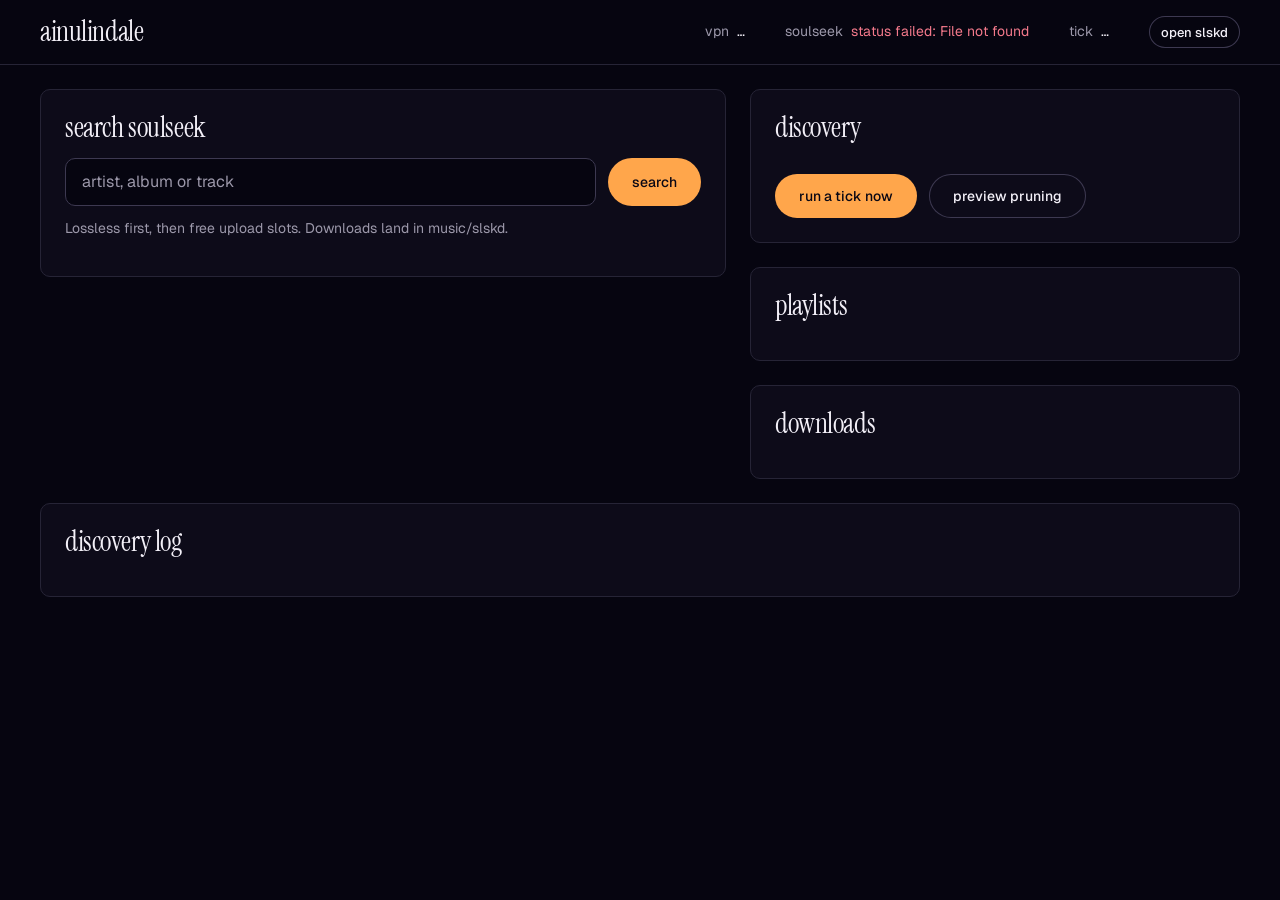
==== ui/index.html @ f2a3b891 "Web UI on :7288: status, run/prune, playlists, Soulseek search and downloads, log Explo's own UI mov" ====
<!doctype html>
<html lang="en">
<head>
<meta charset="utf-8">
<meta name="viewport" content="width=device-width, initial-scale=1">
<title>ainulindale</title>
<link rel="icon" href="https://quinta0.github.io/Ainulindale/icon.png">
<link rel="preconnect" href="https://fonts.googleapis.com">
<link rel="preconnect" href="https://fonts.gstatic.com" crossorigin>
<link href="https://fonts.googleapis.com/css2?family=Instrument+Serif&family=Geist:wght@400;500&family=Geist+Mono:wght@400&display=swap" rel="stylesheet">
<style>
/* Hallmark · scope: app · theme: Lumen (night), shared with the project site · a console for one container: status, runs, Soulseek search */
:root {
  color-scheme: dark;
  --space-2xs: 4px; --space-xs: 8px; --space-sm: 12px; --space-md: 16px; --space-lg: 24px; --space-xl: 40px;
  --text-sm: 0.875rem; --text-xs: 0.8125rem; --text-title: 1.75rem; --text-head: 2.5rem;
  --ease-out: cubic-bezier(0.16, 1, 0.3, 1); --dur-micro: 120ms; --dur-short: 220ms; --dur-long: 420ms;
  --color-paper: oklch(12.5% 0.027 290); --color-paper-2: oklch(16% 0.03 290); --color-paper-3: oklch(20% 0.032 290);
  --color-ink: oklch(96% 0.01 300); --color-ink-2: oklch(85% 0.017 298); --color-muted: oklch(69% 0.026 295);
  --color-rule: oklch(27% 0.034 290); --color-rule-2: oklch(36% 0.04 292);
  --color-accent: oklch(80% 0.15 62); --color-accent-ink: oklch(14% 0.028 290); --color-accent-2: oklch(72% 0.15 12);
  --color-live: oklch(80% 0.13 155); --color-focus: oklch(80% 0.15 62);
  --font-display: "Instrument Serif", ui-serif, Georgia, serif; --font-body: "Geist", ui-sans-serif, system-ui, sans-serif;
  --font-mono: "Geist Mono", ui-monospace, monospace;
  --radius-card: 10px; --radius-pill: 999px;
}
*, *::before, *::after { box-sizing: border-box; }
html, body { overflow-x: clip; }
body { margin: 0; background: var(--color-paper); color: var(--color-ink); font: 400 1rem/1.55 var(--font-body); font-variant-numeric: tabular-nums; -webkit-font-smoothing: antialiased; }
:focus-visible { outline: 2px solid var(--color-focus); outline-offset: 2px; }
h1, h2 { margin: 0; font-family: var(--font-display); font-weight: 400; letter-spacing: -0.015em; text-transform: lowercase; line-height: 1; overflow-wrap: break-word; min-width: 0; }
h2 { font-size: var(--text-title); }
p { margin: 0; }
a { color: inherit; text-underline-offset: 0.16em; }
.mono { font-family: var(--font-mono); font-size: var(--text-xs); }
.muted { color: var(--color-muted); }
.live { color: var(--color-live); }
.warn { color: var(--color-accent-2); }

.bar { display: flex; flex-wrap: wrap; align-items: center; gap: var(--space-md) var(--space-xl); padding: var(--space-md) var(--space-xl); border-bottom: 1px solid var(--color-rule); }
.bar h1 { font-size: 1.75rem; margin-right: auto; }
.bar dl { display: flex; flex-wrap: wrap; gap: var(--space-xs) var(--space-xl); margin: 0; font-size: var(--text-sm); }
.bar dt { color: var(--color-muted); display: inline; margin-right: var(--space-xs); }
.bar dd { display: inline; margin: 0; }

main { display: grid; grid-template-columns: minmax(0, 7fr) minmax(0, 5fr); gap: var(--space-lg); padding: var(--space-lg) var(--space-xl) var(--space-xl); max-width: 1680px; margin-inline: auto; }
.col { display: grid; gap: var(--space-lg); align-content: start; min-width: 0; }
.well { background: var(--color-paper-2); border: 1px solid var(--color-rule); border-radius: var(--radius-card); padding: var(--space-lg); min-width: 0; }
.well > h2 { margin-bottom: var(--space-md); }
.log-well { grid-column: 1 / -1; }

.btn { display: inline-flex; align-items: center; justify-content: center; min-height: 44px; padding: var(--space-xs) var(--space-lg); border: 0; border-radius: var(--radius-pill); font: 500 var(--text-sm)/1 var(--font-body); text-transform: lowercase; cursor: pointer; white-space: nowrap; text-decoration: none; transition: background-color var(--dur-short) var(--ease-out), color var(--dur-short) var(--ease-out), transform var(--dur-micro) var(--ease-out); }
.btn:active { transform: translateY(1px); }
.btn:focus-visible { transition: none; }
.btn:disabled, .btn[aria-busy="true"] { opacity: 0.5; cursor: progress; }
.btn--primary { background: var(--color-accent); color: var(--color-accent-ink); }
.btn--primary:hover:not(:disabled) { background: color-mix(in oklab, var(--color-accent) 88%, var(--color-ink)); }
.btn--secondary { background: transparent; color: var(--color-ink); box-shadow: inset 0 0 0 1px var(--color-rule-2); }
.btn--secondary:hover:not(:disabled) { background: var(--color-paper-3); }
.btn--small { min-height: 32px; padding: var(--space-2xs) var(--space-sm); font-size: var(--text-xs); }
.actions { display: flex; flex-wrap: wrap; gap: var(--space-sm); margin-top: var(--space-md); }

.facts { display: grid; grid-template-columns: max-content minmax(0, 1fr); gap: var(--space-xs) var(--space-lg); margin: 0; font-size: var(--text-sm); }
.facts dt { color: var(--color-muted); }
.facts dd { margin: 0; overflow-wrap: anywhere; }
.output { margin: var(--space-md) 0 0; padding: var(--space-md); background: var(--color-paper); border: 1px solid var(--color-rule); border-radius: var(--radius-card); max-height: 260px; overflow: auto; white-space: pre-wrap; }

.search { display: flex; gap: var(--space-sm); }
.search input { flex: 1; min-width: 0; min-height: 48px; padding: 0 var(--space-md); background: var(--color-paper); color: var(--color-ink); border: 1px solid var(--color-rule-2); border-radius: var(--radius-card); font: inherit; }
.search input::placeholder { color: var(--color-muted); }
.search input:hover { border-color: var(--color-muted); }
.search input:focus-visible { outline: 2px solid var(--color-focus); outline-offset: 0; border-color: transparent; }
.status-line { min-height: 1.5em; margin-top: var(--space-sm); font-size: var(--text-sm); }

.list { list-style: none; margin: var(--space-sm) 0 0; padding: 0; }
.list > li { display: grid; gap: var(--space-2xs) var(--space-md); padding: var(--space-sm) 0; border-top: 1px solid var(--color-rule); }
.results > li { grid-template-columns: minmax(0, 1fr) auto; }
.results .name { overflow-wrap: anywhere; }
.results .meta { grid-column: 1; display: flex; flex-wrap: wrap; gap: var(--space-2xs) var(--space-md); color: var(--color-muted); font-size: var(--text-xs); }
.results .q { color: var(--color-ink-2); }
.results .q.lossless { color: var(--color-accent); }
.results .acts { grid-column: 2; grid-row: 1 / span 2; display: flex; gap: var(--space-xs); align-items: center; }
.scroll { max-height: 620px; overflow: auto; }

.rows > li { grid-template-columns: minmax(0, 1fr) auto; font-size: var(--text-sm); }
.rows .name { overflow-wrap: anywhere; }
.dl > li { grid-template-columns: minmax(0, 1fr) auto; font-size: var(--text-sm); }
.dl .track { height: 2px; grid-column: 1 / -1; background: var(--color-rule); border-radius: 1px; overflow: hidden; }
.dl .fill { height: 100%; background: var(--color-accent); transform-origin: left; transition: transform var(--dur-long) var(--ease-out); }
.dl .done .fill { background: var(--color-live); }
.empty { color: var(--color-muted); font-size: var(--text-sm); padding-top: var(--space-sm); }

pre.log { margin: 0; max-height: 360px; overflow: auto; font: 400 var(--text-xs)/1.7 var(--font-mono); color: var(--color-ink-2); white-space: pre-wrap; overflow-wrap: anywhere; }

@media (max-width: 64rem) { main { grid-template-columns: minmax(0, 1fr); padding-inline: var(--space-md); } .bar { padding-inline: var(--space-md); } }
@media (prefers-reduced-motion: reduce) { *, *::before, *::after { transition-duration: 0.01ms !important; } }
</style>
</head>
<body>

<header class="bar">
  <h1>ainulindale</h1>
  <dl>
    <div><dt>vpn</dt><dd id="vpn">…</dd></div>
    <div><dt>soulseek</dt><dd id="slsk">…</dd></div>
    <div><dt>tick</dt><dd id="running">…</dd></div>
  </dl>
  <a class="btn btn--secondary btn--small" id="slskd-link" href="#">open slskd</a>
</header>

<main>
  <div class="col">
    <section class="well" aria-labelledby="h-search">
      <h2 id="h-search">search soulseek</h2>
      <form class="search" id="search-form">
        <input id="q" name="q" type="search" aria-label="artist, album or track" placeholder="artist, album or track" autocomplete="off" minlength="3" required>
        <button class="btn btn--primary" type="submit" id="search-btn">search</button>
      </form>
      <p class="status-line muted" id="search-status" aria-live="polite">Lossless first, then free upload slots. Downloads land in music/slskd.</p>
      <div class="scroll"><ul class="list results" id="results"></ul></div>
    </section>
  </div>

  <div class="col">
    <section class="well" aria-labelledby="h-runs">
      <h2 id="h-runs">discovery</h2>
      <dl class="facts" id="facts"></dl>
      <div class="actions">
        <button class="btn btn--primary" type="button" id="run">run a tick now</button>
        <button class="btn btn--secondary" type="button" id="prune">preview pruning</button>
      </div>
      <pre class="output mono" id="prune-out" hidden></pre>
    </section>

    <section class="well" aria-labelledby="h-pl">
      <h2 id="h-pl">playlists</h2>
      <ul class="list rows" id="playlists"></ul>
    </section>

    <section class="well" aria-labelledby="h-dl">
      <h2 id="h-dl">downloads</h2>
      <ul class="list dl" id="downloads"></ul>
    </section>
  </div>

  <section class="well log-well" aria-labelledby="h-log">
    <h2 id="h-log">discovery log</h2>
    <pre class="log" id="log" tabindex="0"></pre>
  </section>
</main>

<script>
const $ = (id) => document.getElementById(id);
const el = (tag, props = {}, ...kids) => { const e = Object.assign(document.createElement(tag), props); e.append(...kids); return e; };
const api = async (path, opts = {}) => {
  const r = await fetch(path, { headers: { 'Content-Type': 'application/json' }, ...opts });
  const body = r.headers.get('Content-Type')?.includes('json') ? await r.json() : await r.text();
  if (!r.ok) throw new Error(body.error || r.statusText);
  return body;
};
const mb = (b) => (b / 1048576).toFixed(b > 104857600 ? 0 : 1) + ' MB';
const quality = (f) => f.ext === 'flac' || f.ext === 'wav' || f.ext === 'aiff' || f.ext === 'ape'
  ? `${f.ext} ${f.bitDepth || '?'}/${f.sampleRate ? (f.sampleRate / 1000) : '?'}`
  : `${f.ext} ${f.bitRate || '?'}`;
const visible = () => document.visibilityState === 'visible';

$('slskd-link').href = `${location.protocol}//${location.hostname}:5030/`;

/* status */
async function status() {
  try {
    const s = await api('/api/status');
    $('vpn').textContent = s.vpn ? `${s.vpn.ip} ${s.vpn.country || ''}${s.vpn.port ? `, port ${s.vpn.port}` : ''}` : 'down';
    $('vpn').className = s.vpn ? '' : 'warn';
    $('slsk').textContent = s.slskd;
    $('slsk').className = /LoggedIn/.test(s.slskd) ? 'live' : 'warn';
    $('running').textContent = s.running ? 'running' : 'idle';
    $('running').className = s.running ? 'live' : '';
    $('run').disabled = s.running;
    const lt = s.state.last_tick || {}, lb = s.state.listenbrainz || {}, lf = s.state.lastfm || {};
    const facts = [
      ['schedule', s.schedule],
      ['last tick', lt.at ? lt.at.replace('T', ' ') : 'never'],
      ['listenbrainz', `${lt.listenbrainz || '-'}${lb.imported_date ? `, playlist of ${lb.imported_date.slice(0, 10)}` : ''}`],
      ['last.fm', `${lt.lastfm || '-'}${lf.week ? `, ${lf.week}` : ''}`],
      ['keeping', `${s.keep_weeks} weeks per source`],
    ];
    $('facts').replaceChildren(...facts.flatMap(([k, v]) => [el('dt', { textContent: k }), el('dd', { textContent: v })]));
    const pl = s.playlists;
    $('playlists').replaceChildren(...(pl === null
      ? [el('li', { className: 'empty', textContent: `navidrome unreachable: ${s.navidrome_error}` })]
      : pl.length ? pl.map((p) => el('li', {}, el('span', { className: 'name', textContent: p.name }), el('span', { className: 'muted', textContent: `${p.songs} songs` })))
      : [el('li', { className: 'empty', textContent: 'no discovery playlists yet' })]));
  } catch (e) { $('slsk').textContent = `status failed: ${e.message}`; $('slsk').className = 'warn'; }
}

/* log */
async function log() {
  try {
    const box = $('log'), atEnd = box.scrollHeight - box.scrollTop - box.clientHeight < 40;
    box.textContent = (await api('/api/log')) || 'No tick has run since this version started logging.';
    if (atEnd) box.scrollTop = box.scrollHeight;
  } catch { /* next poll */ }
}

/* downloads */
async function downloads() {
  try {
    const list = await api('/api/downloads');
    $('downloads').replaceChildren(...(list.length ? list.map((f) => {
      const done = /Succeeded/.test(f.state), failed = /Errored|Failed|Rejected|Cancelled|TimedOut/.test(f.state);
      const fill = el('div', { className: 'fill' }); fill.style.transform = `scaleX(${f.percent / 100})`;
      return el('li', { className: done ? 'done' : '' },
        el('span', { className: 'name', textContent: f.name }),
        el('span', { className: failed ? 'warn' : 'muted', textContent: done ? 'done' : failed ? f.state.split(', ').pop().toLowerCase() : `${f.percent}%` }),
        el('div', { className: 'track' }, fill));
    }) : [el('li', { className: 'empty', textContent: 'nothing downloading' })]));
  } catch { /* next poll */ }
}

/* actions */
$('run').addEventListener('click', async () => {
  $('run').setAttribute('aria-busy', 'true');
  try { await api('/api/run', { method: 'POST' }); setTimeout(status, 1500); }
  catch (e) { alertLine(e.message); }
  finally { $('run').removeAttribute('aria-busy'); }
});
$('prune').addEventListener('click', async () => {
  const out = $('prune-out');
  $('prune').setAttribute('aria-busy', 'true');
  out.hidden = false; out.textContent = 'checking…';
  try { out.textContent = (await api('/api/prune-preview', { method: 'POST' })).output; }
  catch (e) { out.textContent = e.message; }
  finally { $('prune').removeAttribute('aria-busy'); }
});
const alertLine = (msg) => { $('search-status').textContent = msg; $('search-status').className = 'status-line warn'; };

/* search */
let searchToken = 0;
$('search-form').addEventListener('submit', async (ev) => {
  ev.preventDefault();
  const q = $('q').value.trim(), token = ++searchToken, line = $('search-status');
  line.className = 'status-line muted'; line.textContent = 'searching…';
  $('results').replaceChildren();
  $('search-btn').setAttribute('aria-busy', 'true');
  try {
    const { id } = await api('/api/search', { method: 'POST', body: JSON.stringify({ q }) });
    for (let i = 0; i < 40 && token === searchToken; i++) {
      await new Promise((r) => setTimeout(r, 1500));
      const res = await api(`/api/search?id=${id}`);
      render(res.files);
      line.textContent = `${res.files.length} audio files${res.done ? '' : ', still searching…'}`;
      if (res.done) break;
    }
  } catch (e) { alertLine(e.message); }
  finally { $('search-btn').removeAttribute('aria-busy'); }
});

function render(files) {
  $('results').replaceChildren(...files.map((f) => {
    const one = el('button', { className: 'btn btn--secondary btn--small', type: 'button', textContent: 'download' });
    const all = el('button', { className: 'btn btn--secondary btn--small', type: 'button', textContent: 'folder' });
    one.addEventListener('click', () => queue(one, f.user, [f]));
    all.addEventListener('click', () => queue(all, f.user, files.filter((g) => g.user === f.user && g.dir === f.dir)));
    const lossless = /^(flac|wav|aiff|ape)$/.test(f.ext);
    return el('li', {},
      el('span', { className: 'name', textContent: f.name }),
      el('span', { className: 'acts' }, one, all),
      el('span', { className: 'meta' },
        el('span', { className: `q mono${lossless ? ' lossless' : ''}`, textContent: quality(f) }),
        el('span', { textContent: mb(f.size) }),
        el('span', { textContent: f.folder }),
        el('span', { className: f.free ? 'live' : '', textContent: `${f.user}${f.free ? ', free slot' : `, queue ${f.queue}`}` })));
  }));
}

async function queue(btn, user, files) {
  btn.setAttribute('aria-busy', 'true');
  try {
    const r = await api('/api/download', { method: 'POST', body: JSON.stringify({ user, files: files.map(({ filename, size }) => ({ filename, size })) }) });
    btn.textContent = `queued ${r.queued}`; btn.disabled = true; downloads();
  } catch (e) { alertLine(`could not queue: ${e.message}`); }
  finally { btn.removeAttribute('aria-busy'); }
}

status(); log(); downloads();
setInterval(() => visible() && status(), 10000);
setInterval(() => visible() && log(), 5000);
setInterval(() => visible() && downloads(), 3000);
</script>
</body>
</html>
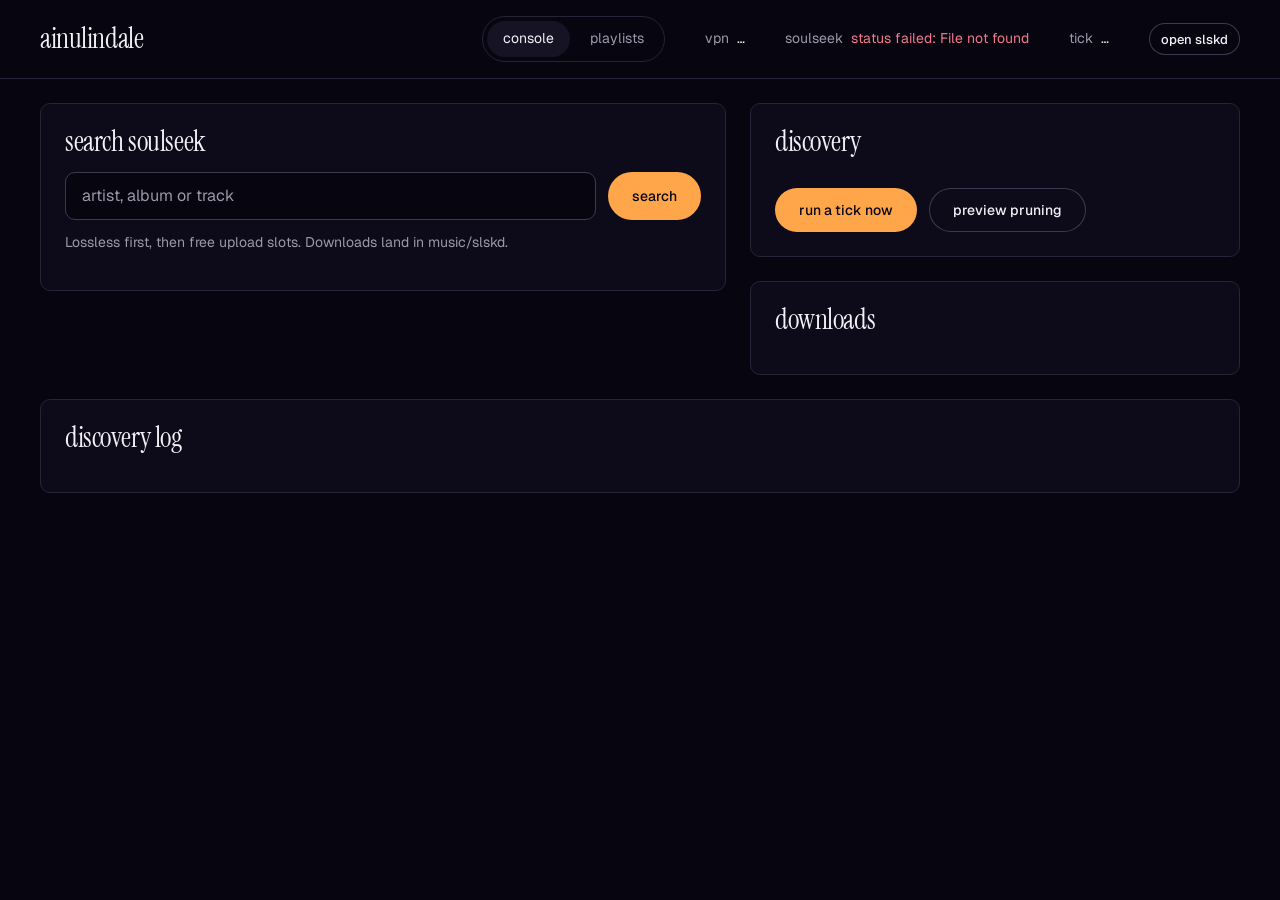
==== commit a3dd663e: "Web UI playlists tab; slskd rescans its shares daily - Playlists tab: discovery playlists as cards g" ====
--- a/ui/index.html
+++ b/ui/index.html
@@ -25,6 +25,7 @@
   --radius-card: 10px; --radius-pill: 999px;
 }
 *, *::before, *::after { box-sizing: border-box; }
+[hidden] { display: none !important; }
 html, body { overflow-x: clip; }
 body { margin: 0; background: var(--color-paper); color: var(--color-ink); font: 400 1rem/1.55 var(--font-body); font-variant-numeric: tabular-nums; -webkit-font-smoothing: antialiased; }
 :focus-visible { outline: 2px solid var(--color-focus); outline-offset: 2px; }
@@ -90,9 +91,36 @@
 .dl .done .fill { background: var(--color-live); }
 .empty { color: var(--color-muted); font-size: var(--text-sm); padding-top: var(--space-sm); }
 
+.tabs { display: flex; gap: var(--space-2xs); padding: var(--space-2xs); border: 1px solid var(--color-rule); border-radius: var(--radius-pill); }
+.tabs a { display: inline-flex; align-items: center; min-height: 36px; padding: 0 var(--space-md); border-radius: var(--radius-pill); font-size: var(--text-sm); text-decoration: none; color: var(--color-muted); text-transform: lowercase; transition: background-color var(--dur-short) var(--ease-out), color var(--dur-short) var(--ease-out); }
+.tabs a:hover { color: var(--color-ink); }
+.tabs a[aria-current="page"] { background: var(--color-paper-3); color: var(--color-ink); }
+
+.shelf { padding: var(--space-lg) var(--space-xl) var(--space-xl); max-width: 1680px; margin-inline: auto; display: grid; gap: var(--space-xl); }
+.shelf > p { color: var(--color-muted); }
+.group h2 { margin-bottom: var(--space-md); }
+.group h2 small { font: 400 var(--text-sm) var(--font-body); color: var(--color-muted); text-transform: none; letter-spacing: 0; margin-left: var(--space-sm); }
+.cards { display: grid; grid-template-columns: repeat(auto-fill, minmax(min(100%, 320px), 1fr)); gap: var(--space-md); }
+.card { background: var(--color-paper-2); border: 1px solid var(--color-rule); border-radius: var(--radius-card); overflow: hidden; min-width: 0; transition: border-color var(--dur-short) var(--ease-out); }
+.card:hover { border-color: var(--color-rule-2); }
+.card:has(details[open]) { grid-column: 1 / -1; }
+.card summary { list-style: none; cursor: pointer; display: grid; grid-template-columns: 88px minmax(0, 1fr); gap: var(--space-md); align-items: center; padding: var(--space-sm); }
+.card summary::-webkit-details-marker { display: none; }
+.card summary:focus-visible { outline-offset: -2px; border-radius: var(--radius-card); }
+.cover { width: 88px; aspect-ratio: 1; border-radius: 6px; background: var(--color-paper-3); object-fit: cover; display: block; }
+.card .when { font-family: var(--font-display); font-size: 1.5rem; line-height: 1.1; text-transform: lowercase; }
+.card .meta { display: flex; flex-wrap: wrap; gap: 0 var(--space-sm); font-size: var(--text-xs); color: var(--color-muted); margin-top: var(--space-2xs); }
+.card .acts { display: flex; gap: var(--space-xs); margin-top: var(--space-xs); }
+.tracks { list-style: none; margin: 0; padding: 0 var(--space-sm) var(--space-sm); counter-reset: t; columns: 2 420px; column-gap: var(--space-xl); }
+.tracks li { counter-increment: t; display: grid; grid-template-columns: 2.2em minmax(0, 1fr) auto; gap: var(--space-sm); padding: var(--space-xs) 0; border-top: 1px solid var(--color-rule); font-size: var(--text-sm); break-inside: avoid; }
+.tracks li::before { content: counter(t); color: var(--color-muted); font: 400 var(--text-xs)/1.9 var(--font-mono); }
+.tracks .sub { display: block; color: var(--color-muted); font-size: var(--text-xs); overflow-wrap: anywhere; }
+.tracks .dur { color: var(--color-muted); font: 400 var(--text-xs)/1.9 var(--font-mono); }
+.tracks .star { color: var(--color-accent); }
+
 pre.log { margin: 0; max-height: 360px; overflow: auto; font: 400 var(--text-xs)/1.7 var(--font-mono); color: var(--color-ink-2); white-space: pre-wrap; overflow-wrap: anywhere; }
 
-@media (max-width: 64rem) { main { grid-template-columns: minmax(0, 1fr); padding-inline: var(--space-md); } .bar { padding-inline: var(--space-md); } }
+@media (max-width: 64rem) { main { grid-template-columns: minmax(0, 1fr); padding-inline: var(--space-md); } .bar, .shelf { padding-inline: var(--space-md); } }
 @media (prefers-reduced-motion: reduce) { *, *::before, *::after { transition-duration: 0.01ms !important; } }
 </style>
 </head>
@@ -100,6 +128,10 @@
 
 <header class="bar">
   <h1>ainulindale</h1>
+  <nav class="tabs" aria-label="views">
+    <a href="#console" id="tab-console">console</a>
+    <a href="#playlists" id="tab-playlists">playlists</a>
+  </nav>
   <dl>
     <div><dt>vpn</dt><dd id="vpn">…</dd></div>
     <div><dt>soulseek</dt><dd id="slsk">…</dd></div>
@@ -108,7 +140,7 @@
   <a class="btn btn--secondary btn--small" id="slskd-link" href="#">open slskd</a>
 </header>
 
-<main>
+<main id="view-console">
   <div class="col">
     <section class="well" aria-labelledby="h-search">
       <h2 id="h-search">search soulseek</h2>
@@ -132,11 +164,6 @@
       <pre class="output mono" id="prune-out" hidden></pre>
     </section>
 
-    <section class="well" aria-labelledby="h-pl">
-      <h2 id="h-pl">playlists</h2>
-      <ul class="list rows" id="playlists"></ul>
-    </section>
-
     <section class="well" aria-labelledby="h-dl">
       <h2 id="h-dl">downloads</h2>
       <ul class="list dl" id="downloads"></ul>
@@ -148,6 +175,10 @@
     <pre class="log" id="log" tabindex="0"></pre>
   </section>
 </main>
+
+<div class="shelf" id="view-playlists" hidden>
+  <p id="shelf-status" aria-live="polite">loading…</p>
+</div>
 
 <script>
 const $ = (id) => document.getElementById(id);
@@ -177,20 +208,15 @@
     $('running').textContent = s.running ? 'running' : 'idle';
     $('running').className = s.running ? 'live' : '';
     $('run').disabled = s.running;
-    const lt = s.state.last_tick || {}, lb = s.state.listenbrainz || {}, lf = s.state.lastfm || {};
+    const lt = s.state.last_tick || {}, lb = s.state.listenbrainz || {}, mx = s.state.mixes || {};
     const facts = [
       ['schedule', s.schedule],
       ['last tick', lt.at ? lt.at.replace('T', ' ') : 'never'],
       ['listenbrainz', `${lt.listenbrainz || '-'}${lb.imported_date ? `, playlist of ${lb.imported_date.slice(0, 10)}` : ''}`],
-      ['last.fm', `${lt.lastfm || '-'}${lf.week ? `, ${lf.week}` : ''}`],
-      ['keeping', `${s.keep_weeks} weeks per source`],
+      ...Object.entries(lt.mixes || {}).map(([k, v]) => [`${k} mix`, `${v}${mx[k]?.playlist ? `, ${mx[k].playlist}` : ''}`]),
+      ['keeping', `newest ${s.keep_weeks} per source`],
     ];
     $('facts').replaceChildren(...facts.flatMap(([k, v]) => [el('dt', { textContent: k }), el('dd', { textContent: v })]));
-    const pl = s.playlists;
-    $('playlists').replaceChildren(...(pl === null
-      ? [el('li', { className: 'empty', textContent: `navidrome unreachable: ${s.navidrome_error}` })]
-      : pl.length ? pl.map((p) => el('li', {}, el('span', { className: 'name', textContent: p.name }), el('span', { className: 'muted', textContent: `${p.songs} songs` })))
-      : [el('li', { className: 'empty', textContent: 'no discovery playlists yet' })]));
   } catch (e) { $('slsk').textContent = `status failed: ${e.message}`; $('slsk').className = 'warn'; }
 }
 
@@ -283,6 +309,70 @@
   finally { btn.removeAttribute('aria-busy'); }
 }
 
+/* playlists tab */
+const SOURCES = [ // order on the shelf
+  ['daily', 'daily mix', /^Discovery-Daily-(\d{4})-Day(\d+)$/],
+  ['weekly', 'weekly mix', /^Discovery-Weekly-(\d{4})-Week(\d+)$/],
+  ['monthly', 'monthly mix', /^Discovery-Monthly-(\d{4})-Month(\d+)$/],
+  ['lb', 'weekly exploration', /^Weekly-Exploration-(\d{4})-Week(\d+)$/],
+  ['lastfm', 'last.fm, retired', /^Lastfm-Recommended-(\d{4})-Week(\d+)$/],
+];
+const when = (key, y, n) => {
+  if (key === 'daily') { const d = new Date(Date.UTC(+y, 0, +n)); return d.toLocaleDateString(undefined, { weekday: 'short', day: 'numeric', month: 'short', timeZone: 'UTC' }); }
+  if (key === 'monthly') return new Date(Date.UTC(+y, +n - 1, 1)).toLocaleDateString(undefined, { month: 'long', year: 'numeric', timeZone: 'UTC' });
+  return `week ${n}, ${y}`;
+};
+const hms = (sec) => { const m = Math.round(sec / 60); return m >= 60 ? `${Math.floor(m / 60)} h ${m % 60} min` : `${m} min`; };
+const mmss = (sec) => `${Math.floor(sec / 60)}:${String(sec % 60).padStart(2, '0')}`;
+
+async function shelf() {
+  const view = $('view-playlists');
+  try {
+    const { navidrome, playlists } = await api('/api/playlists');
+    const groups = SOURCES.map(([key, label, rx]) => ({ label, items: playlists.flatMap((p) => {
+      const m = p.name.match(rx); return m ? [{ ...p, key, when: when(key, m[1], m[2]), order: +m[1] * 1000 + +m[2] }] : [];
+    }).sort((a, b) => b.order - a.order) })).filter((g) => g.items.length);
+    if (!groups.length) return view.replaceChildren(el('p', { textContent: 'No discovery playlists in Navidrome yet. They appear here after the first tick imports one.' }));
+    view.replaceChildren(...groups.map((g) => el('section', { className: 'group' },
+      el('h2', {}, g.label, el('small', { textContent: `${g.items.length} playlist${g.items.length > 1 ? 's' : ''}` })),
+      el('div', { className: 'cards' }, ...g.items.map((p) => card(p, navidrome))))));
+  } catch (e) { view.replaceChildren(el('p', { className: 'warn', textContent: `navidrome unreachable: ${e.message}` })); }
+}
+
+function card(p, navidrome) {
+  const img = el('img', { className: 'cover', alt: '', loading: 'lazy', src: `/api/cover?id=${encodeURIComponent(p.cover || `pl-${p.id}`)}` });
+  img.addEventListener('error', () => img.replaceWith(el('div', { className: 'cover' })), { once: true });
+  const list = el('ol', { className: 'tracks' });
+  const details = el('details', {},
+    el('summary', {}, img, el('div', {},
+      el('div', { className: 'when', textContent: p.when }),
+      el('div', { className: 'meta' }, el('span', { textContent: `${p.songs} songs` }), el('span', { textContent: hms(p.duration) })),
+      el('div', { className: 'acts' }, el('a', { className: 'btn btn--secondary btn--small', href: `${navidrome}/app/#/playlist/${p.id}/show`, target: '_blank', rel: 'noopener', textContent: 'open in navidrome' })))),
+    list);
+  details.addEventListener('toggle', async () => {
+    if (!details.open || list.childElementCount) return;
+    list.append(el('li', { className: 'empty', textContent: 'loading…' }));
+    try {
+      const tracks = await api(`/api/playlist?id=${encodeURIComponent(p.id)}`);
+      list.replaceChildren(...tracks.map((t) => el('li', {},
+        el('span', {}, t.title, t.starred ? el('span', { className: 'star', title: 'starred: kept when this playlist is pruned', textContent: ' ★' }) : '',
+          el('span', { className: 'sub', textContent: [t.artist, t.album].filter(Boolean).join(' · ') })),
+        el('span', { className: 'dur', textContent: mmss(t.duration) }))));
+    } catch (e) { list.replaceChildren(el('li', { className: 'warn', textContent: e.message })); }
+  });
+  return el('article', { className: 'card' }, details);
+}
+
+/* views */
+function route() {
+  const pl = location.hash === '#playlists';
+  $('view-console').hidden = pl; $('view-playlists').hidden = !pl;
+  for (const [id, on] of [['tab-console', !pl], ['tab-playlists', pl]]) on ? $(id).setAttribute('aria-current', 'page') : $(id).removeAttribute('aria-current');
+  if (pl) shelf();
+}
+addEventListener('hashchange', route);
+route();
+
 status(); log(); downloads();
 setInterval(() => visible() && status(), 10000);
 setInterval(() => visible() && log(), 5000);
